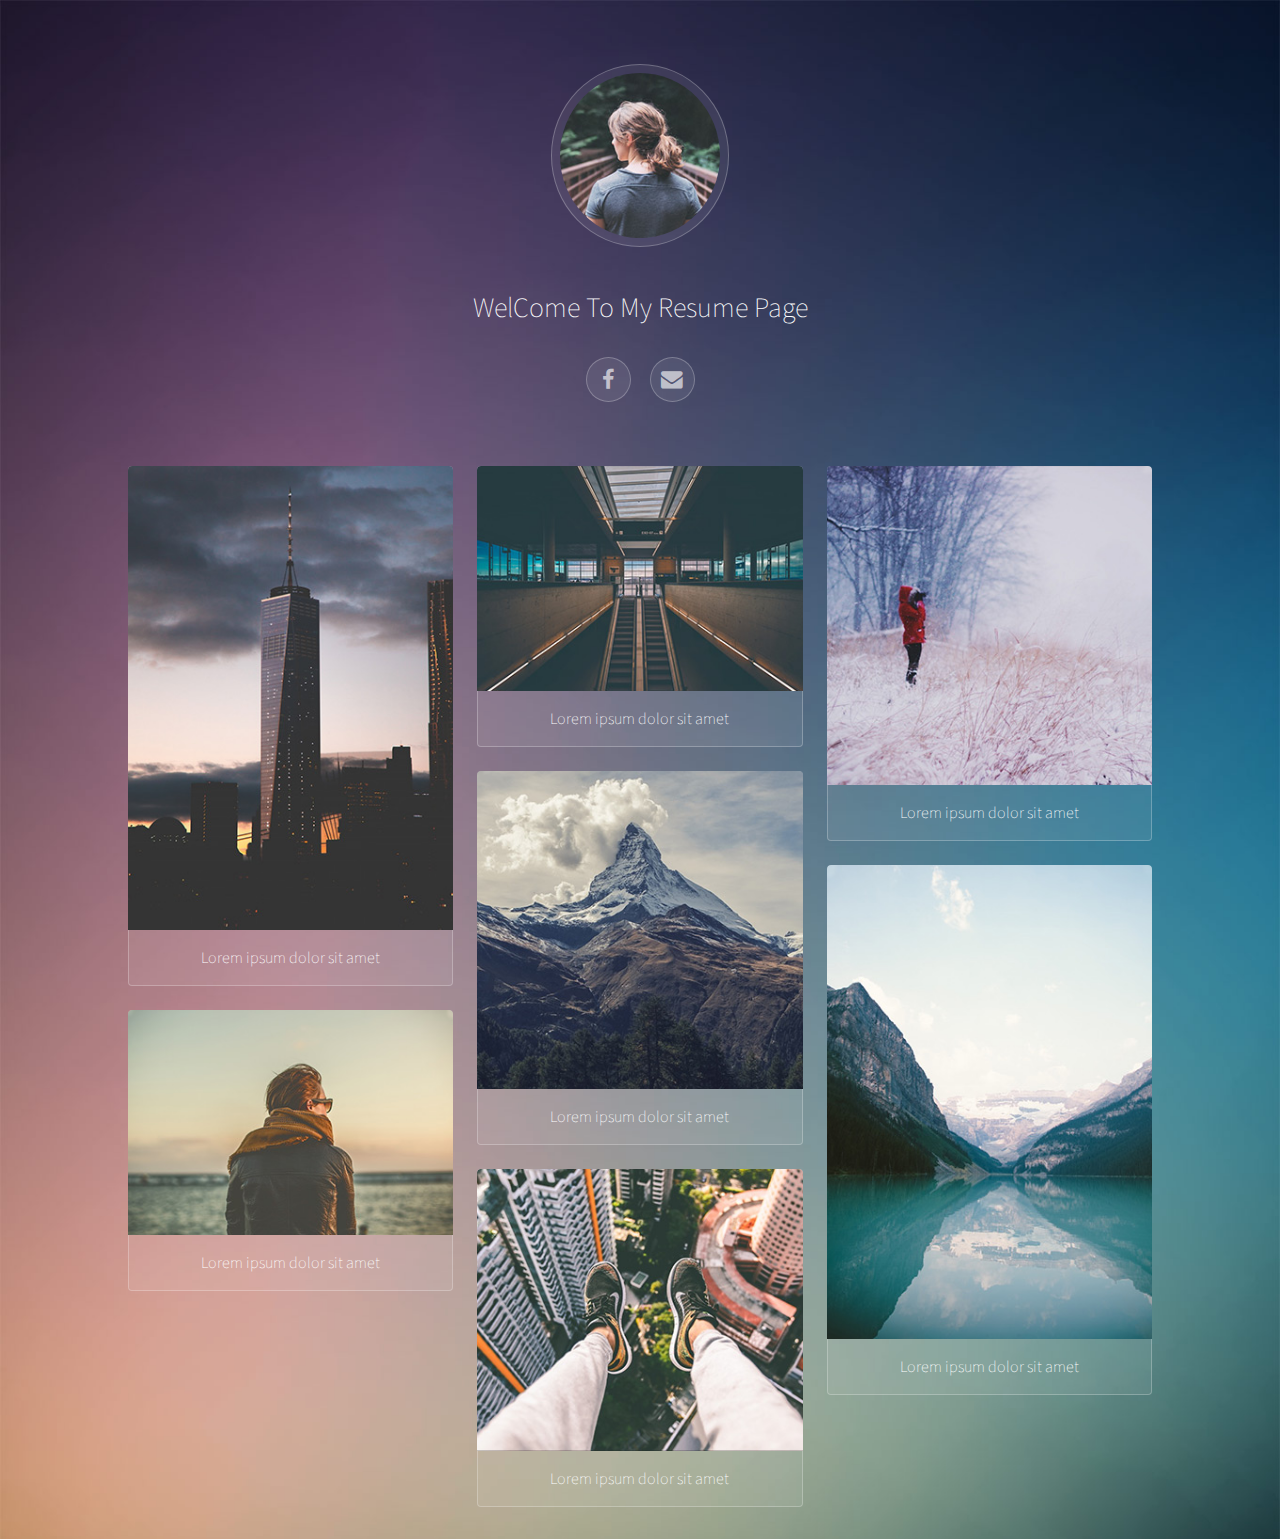
==== web/index.html @ 63ff22ca "新增" ====
<!DOCTYPE HTML>
<!--
	Visualize by TEMPLATED
	templated.co @templatedco
	Released for free under the Creative Commons Attribution 3.0 license (templated.co/license)
-->
<html>
	<head>
		<title>Visualize by TEMPLATED</title>
		<meta charset="utf-8" />
		<meta name="viewport" content="width=device-width, initial-scale=1" />
		<link rel="stylesheet" href="assets/css/main.css" />
	</head>
	<body>

		<!-- Wrapper -->
			<div id="wrapper">

				<!-- Header -->
					<header id="header">
						<span class="avatar"><img src="images/avatar.jpg" alt="" /></span>
						<h1><big><b>WelCome To My Resume Page</b></big></h1>
						<ul class="icons">
							<li><a href="https://www.facebook.com/profile.php?id=100002476590469" class="icon style2 fa-facebook"><span class="label">Facebook</span></a></li>
							<li><a href="mailto:B10317029@yuntech.edu.tw" class="icon style2 fa-envelope"><span class="label">Email</span></a></li>
						</ul>
					</header>

				<!-- Main -->
					<section id="main">

						<!-- Thumbnails -->
							<section class="thumbnails">
								<div>
									<a href="images/fulls/01.jpg">
										<img src="images/thumbs/01.jpg" alt="" />
										<h3>Lorem ipsum dolor sit amet</h3>
									</a>
									<a href="images/fulls/02.jpg">
										<img src="images/thumbs/02.jpg" alt="" />
										<h3>Lorem ipsum dolor sit amet</h3>
									</a>
								</div>
								<div>
									<a href="images/fulls/03.jpg">
										<img src="images/thumbs/03.jpg" alt="" />
										<h3>Lorem ipsum dolor sit amet</h3>
									</a>
									<a href="images/fulls/04.jpg">
										<img src="images/thumbs/04.jpg" alt="" />
										<h3>Lorem ipsum dolor sit amet</h3>
									</a>
									<a href="images/fulls/05.jpg">
										<img src="images/thumbs/05.jpg" alt="" />
										<h3>Lorem ipsum dolor sit amet</h3>
									</a>
								</div>
								<div>
									<a href="images/fulls/06.jpg">
										<img src="images/thumbs/06.jpg" alt="" />
										<h3>Lorem ipsum dolor sit amet</h3>
									</a>
									<a href="images/fulls/07.jpg">
										<img src="images/thumbs/07.jpg" alt="" />
										<h3>Lorem ipsum dolor sit amet</h3>
									</a>
								</div>
							</section>

					</section>
			</div>

		<!-- Scripts -->
			<script src="assets/js/jquery.min.js"></script>
			<script src="assets/js/jquery.poptrox.min.js"></script>
			<script src="assets/js/skel.min.js"></script>
			<script src="assets/js/main.js"></script>

	</body>
</html>
---- web/assets/css/main.css ----
@charset "UTF-8";
@import url(font-awesome.min.css);
@import url("http://fonts.googleapis.com/css?family=Source+Sans+Pro:200");

/*
	Visualize by TEMPLATED
	templated.co @templatedco
	Released for free under the Creative Commons Attribution 3.0 license (templated.co/license)
*/

/* Reset */

	html, body, div, span, applet, object, iframe, h1, h2, h3, h4, h5, h6, p, blockquote, pre, a, abbr, acronym, address, big, cite, code, del, dfn, em, img, ins, kbd, q, s, samp, small, strike, strong, sub, sup, tt, var, b, u, i, center, dl, dt, dd, ol, ul, li, fieldset, form, label, legend, table, caption, tbody, tfoot, thead, tr, th, td, article, aside, canvas, details, embed, figure, figcaption, footer, header, hgroup, menu, nav, output, ruby, section, summary, time, mark, audio, video {
		margin: 0;
		padding: 0;
		border: 0;
		font-size: 100%;
		font: inherit;
		vertical-align: baseline;
	}

	article, aside, details, figcaption, figure, footer, header, hgroup, menu, nav, section {
		display: block;
	}

	body {
		line-height: 1;
	}

	ol, ul {
		list-style: none;
	}

	blockquote, q {
		quotes: none;
	}

	blockquote:before, blockquote:after, q:before, q:after {
		content: '';
		content: none;
	}

	table {
		border-collapse: collapse;
		border-spacing: 0;
	}

	body {
		-webkit-text-size-adjust: none;
	}

/* Box Model */

	*, *:before, *:after {
		-moz-box-sizing: border-box;
		-webkit-box-sizing: border-box;
		box-sizing: border-box;
	}

/* Grid */

	.row {
		border-bottom: solid 1px transparent;
		-moz-box-sizing: border-box;
		-webkit-box-sizing: border-box;
		box-sizing: border-box;
	}

	.row > * {
		float: left;
		-moz-box-sizing: border-box;
		-webkit-box-sizing: border-box;
		box-sizing: border-box;
	}

	.row:after, .row:before {
		content: '';
		display: block;
		clear: both;
		height: 0;
	}

	.row.uniform > * > :first-child {
		margin-top: 0;
	}

	.row.uniform > * > :last-child {
		margin-bottom: 0;
	}

	.row.\30 \25 > * {
		padding: 0 0 0 0em;
	}

	.row.\30 \25 {
		margin: 0 0 -1px 0em;
	}

	.row.uniform.\30 \25 > * {
		padding: 0em 0 0 0em;
	}

	.row.uniform.\30 \25 {
		margin: 0em 0 -1px 0em;
	}

	.row > * {
		padding: 0 0 0 2em;
	}

	.row {
		margin: 0 0 -1px -2em;
	}

	.row.uniform > * {
		padding: 2em 0 0 2em;
	}

	.row.uniform {
		margin: -2em 0 -1px -2em;
	}

	.row.\32 00\25 > * {
		padding: 0 0 0 4em;
	}

	.row.\32 00\25 {
		margin: 0 0 -1px -4em;
	}

	.row.uniform.\32 00\25 > * {
		padding: 4em 0 0 4em;
	}

	.row.uniform.\32 00\25 {
		margin: -4em 0 -1px -4em;
	}

	.row.\31 50\25 > * {
		padding: 0 0 0 3em;
	}

	.row.\31 50\25 {
		margin: 0 0 -1px -3em;
	}

	.row.uniform.\31 50\25 > * {
		padding: 3em 0 0 3em;
	}

	.row.uniform.\31 50\25 {
		margin: -3em 0 -1px -3em;
	}

	.row.\35 0\25 > * {
		padding: 0 0 0 1em;
	}

	.row.\35 0\25 {
		margin: 0 0 -1px -1em;
	}

	.row.uniform.\35 0\25 > * {
		padding: 1em 0 0 1em;
	}

	.row.uniform.\35 0\25 {
		margin: -1em 0 -1px -1em;
	}

	.row.\32 5\25 > * {
		padding: 0 0 0 0.5em;
	}

	.row.\32 5\25 {
		margin: 0 0 -1px -0.5em;
	}

	.row.uniform.\32 5\25 > * {
		padding: 0.5em 0 0 0.5em;
	}

	.row.uniform.\32 5\25 {
		margin: -0.5em 0 -1px -0.5em;
	}

	.\31 2u, .\31 2u\24 {
		width: 100%;
		clear: none;
		margin-left: 0;
	}

	.\31 1u, .\31 1u\24 {
		width: 91.6666666667%;
		clear: none;
		margin-left: 0;
	}

	.\31 0u, .\31 0u\24 {
		width: 83.3333333333%;
		clear: none;
		margin-left: 0;
	}

	.\39 u, .\39 u\24 {
		width: 75%;
		clear: none;
		margin-left: 0;
	}

	.\38 u, .\38 u\24 {
		width: 66.6666666667%;
		clear: none;
		margin-left: 0;
	}

	.\37 u, .\37 u\24 {
		width: 58.3333333333%;
		clear: none;
		margin-left: 0;
	}

	.\36 u, .\36 u\24 {
		width: 50%;
		clear: none;
		margin-left: 0;
	}

	.\35 u, .\35 u\24 {
		width: 41.6666666667%;
		clear: none;
		margin-left: 0;
	}

	.\34 u, .\34 u\24 {
		width: 33.3333333333%;
		clear: none;
		margin-left: 0;
	}

	.\33 u, .\33 u\24 {
		width: 25%;
		clear: none;
		margin-left: 0;
	}

	.\32 u, .\32 u\24 {
		width: 16.6666666667%;
		clear: none;
		margin-left: 0;
	}

	.\31 u, .\31 u\24 {
		width: 8.3333333333%;
		clear: none;
		margin-left: 0;
	}

	.\31 2u\24 + *,
	.\31 1u\24 + *,
	.\31 0u\24 + *,
	.\39 u\24 + *,
	.\38 u\24 + *,
	.\37 u\24 + *,
	.\36 u\24 + *,
	.\35 u\24 + *,
	.\34 u\24 + *,
	.\33 u\24 + *,
	.\32 u\24 + *,
	.\31 u\24 + * {
		clear: left;
	}

	.\-11u {
		margin-left: 91.66667%;
	}

	.\-10u {
		margin-left: 83.33333%;
	}

	.\-9u {
		margin-left: 75%;
	}

	.\-8u {
		margin-left: 66.66667%;
	}

	.\-7u {
		margin-left: 58.33333%;
	}

	.\-6u {
		margin-left: 50%;
	}

	.\-5u {
		margin-left: 41.66667%;
	}

	.\-4u {
		margin-left: 33.33333%;
	}

	.\-3u {
		margin-left: 25%;
	}

	.\-2u {
		margin-left: 16.66667%;
	}

	.\-1u {
		margin-left: 8.33333%;
	}

	@media screen and (max-width: 1680px) {

		.row > * {
			padding: 0 0 0 2em;
		}

		.row {
			margin: 0 0 -1px -2em;
		}

		.row.uniform > * {
			padding: 2em 0 0 2em;
		}

		.row.uniform {
			margin: -2em 0 -1px -2em;
		}

		.row.\32 00\25 > * {
			padding: 0 0 0 4em;
		}

		.row.\32 00\25 {
			margin: 0 0 -1px -4em;
		}

		.row.uniform.\32 00\25 > * {
			padding: 4em 0 0 4em;
		}

		.row.uniform.\32 00\25 {
			margin: -4em 0 -1px -4em;
		}

		.row.\31 50\25 > * {
			padding: 0 0 0 3em;
		}

		.row.\31 50\25 {
			margin: 0 0 -1px -3em;
		}

		.row.uniform.\31 50\25 > * {
			padding: 3em 0 0 3em;
		}

		.row.uniform.\31 50\25 {
			margin: -3em 0 -1px -3em;
		}

		.row.\35 0\25 > * {
			padding: 0 0 0 1em;
		}

		.row.\35 0\25 {
			margin: 0 0 -1px -1em;
		}

		.row.uniform.\35 0\25 > * {
			padding: 1em 0 0 1em;
		}

		.row.uniform.\35 0\25 {
			margin: -1em 0 -1px -1em;
		}

		.row.\32 5\25 > * {
			padding: 0 0 0 0.5em;
		}

		.row.\32 5\25 {
			margin: 0 0 -1px -0.5em;
		}

		.row.uniform.\32 5\25 > * {
			padding: 0.5em 0 0 0.5em;
		}

		.row.uniform.\32 5\25 {
			margin: -0.5em 0 -1px -0.5em;
		}

		.\31 2u\28xlarge\29, .\31 2u\24\28xlarge\29 {
			width: 100%;
			clear: none;
			margin-left: 0;
		}

		.\31 1u\28xlarge\29, .\31 1u\24\28xlarge\29 {
			width: 91.6666666667%;
			clear: none;
			margin-left: 0;
		}

		.\31 0u\28xlarge\29, .\31 0u\24\28xlarge\29 {
			width: 83.3333333333%;
			clear: none;
			margin-left: 0;
		}

		.\39 u\28xlarge\29, .\39 u\24\28xlarge\29 {
			width: 75%;
			clear: none;
			margin-left: 0;
		}

		.\38 u\28xlarge\29, .\38 u\24\28xlarge\29 {
			width: 66.6666666667%;
			clear: none;
			margin-left: 0;
		}

		.\37 u\28xlarge\29, .\37 u\24\28xlarge\29 {
			width: 58.3333333333%;
			clear: none;
			margin-left: 0;
		}

		.\36 u\28xlarge\29, .\36 u\24\28xlarge\29 {
			width: 50%;
			clear: none;
			margin-left: 0;
		}

		.\35 u\28xlarge\29, .\35 u\24\28xlarge\29 {
			width: 41.6666666667%;
			clear: none;
			margin-left: 0;
		}

		.\34 u\28xlarge\29, .\34 u\24\28xlarge\29 {
			width: 33.3333333333%;
			clear: none;
			margin-left: 0;
		}

		.\33 u\28xlarge\29, .\33 u\24\28xlarge\29 {
			width: 25%;
			clear: none;
			margin-left: 0;
		}

		.\32 u\28xlarge\29, .\32 u\24\28xlarge\29 {
			width: 16.6666666667%;
			clear: none;
			margin-left: 0;
		}

		.\31 u\28xlarge\29, .\31 u\24\28xlarge\29 {
			width: 8.3333333333%;
			clear: none;
			margin-left: 0;
		}

		.\31 2u\24\28xlarge\29 + *,
		.\31 1u\24\28xlarge\29 + *,
		.\31 0u\24\28xlarge\29 + *,
		.\39 u\24\28xlarge\29 + *,
		.\38 u\24\28xlarge\29 + *,
		.\37 u\24\28xlarge\29 + *,
		.\36 u\24\28xlarge\29 + *,
		.\35 u\24\28xlarge\29 + *,
		.\34 u\24\28xlarge\29 + *,
		.\33 u\24\28xlarge\29 + *,
		.\32 u\24\28xlarge\29 + *,
		.\31 u\24\28xlarge\29 + * {
			clear: left;
		}

		.\-11u\28xlarge\29 {
			margin-left: 91.66667%;
		}

		.\-10u\28xlarge\29 {
			margin-left: 83.33333%;
		}

		.\-9u\28xlarge\29 {
			margin-left: 75%;
		}

		.\-8u\28xlarge\29 {
			margin-left: 66.66667%;
		}

		.\-7u\28xlarge\29 {
			margin-left: 58.33333%;
		}

		.\-6u\28xlarge\29 {
			margin-left: 50%;
		}

		.\-5u\28xlarge\29 {
			margin-left: 41.66667%;
		}

		.\-4u\28xlarge\29 {
			margin-left: 33.33333%;
		}

		.\-3u\28xlarge\29 {
			margin-left: 25%;
		}

		.\-2u\28xlarge\29 {
			margin-left: 16.66667%;
		}

		.\-1u\28xlarge\29 {
			margin-left: 8.33333%;
		}

	}

	@media screen and (max-width: 1280px) {

		.row > * {
			padding: 0 0 0 2em;
		}

		.row {
			margin: 0 0 -1px -2em;
		}

		.row.uniform > * {
			padding: 2em 0 0 2em;
		}

		.row.uniform {
			margin: -2em 0 -1px -2em;
		}

		.row.\32 00\25 > * {
			padding: 0 0 0 4em;
		}

		.row.\32 00\25 {
			margin: 0 0 -1px -4em;
		}

		.row.uniform.\32 00\25 > * {
			padding: 4em 0 0 4em;
		}

		.row.uniform.\32 00\25 {
			margin: -4em 0 -1px -4em;
		}

		.row.\31 50\25 > * {
			padding: 0 0 0 3em;
		}

		.row.\31 50\25 {
			margin: 0 0 -1px -3em;
		}

		.row.uniform.\31 50\25 > * {
			padding: 3em 0 0 3em;
		}

		.row.uniform.\31 50\25 {
			margin: -3em 0 -1px -3em;
		}

		.row.\35 0\25 > * {
			padding: 0 0 0 1em;
		}

		.row.\35 0\25 {
			margin: 0 0 -1px -1em;
		}

		.row.uniform.\35 0\25 > * {
			padding: 1em 0 0 1em;
		}

		.row.uniform.\35 0\25 {
			margin: -1em 0 -1px -1em;
		}

		.row.\32 5\25 > * {
			padding: 0 0 0 0.5em;
		}

		.row.\32 5\25 {
			margin: 0 0 -1px -0.5em;
		}

		.row.uniform.\32 5\25 > * {
			padding: 0.5em 0 0 0.5em;
		}

		.row.uniform.\32 5\25 {
			margin: -0.5em 0 -1px -0.5em;
		}

		.\31 2u\28large\29, .\31 2u\24\28large\29 {
			width: 100%;
			clear: none;
			margin-left: 0;
		}

		.\31 1u\28large\29, .\31 1u\24\28large\29 {
			width: 91.6666666667%;
			clear: none;
			margin-left: 0;
		}

		.\31 0u\28large\29, .\31 0u\24\28large\29 {
			width: 83.3333333333%;
			clear: none;
			margin-left: 0;
		}

		.\39 u\28large\29, .\39 u\24\28large\29 {
			width: 75%;
			clear: none;
			margin-left: 0;
		}

		.\38 u\28large\29, .\38 u\24\28large\29 {
			width: 66.6666666667%;
			clear: none;
			margin-left: 0;
		}

		.\37 u\28large\29, .\37 u\24\28large\29 {
			width: 58.3333333333%;
			clear: none;
			margin-left: 0;
		}

		.\36 u\28large\29, .\36 u\24\28large\29 {
			width: 50%;
			clear: none;
			margin-left: 0;
		}

		.\35 u\28large\29, .\35 u\24\28large\29 {
			width: 41.6666666667%;
			clear: none;
			margin-left: 0;
		}

		.\34 u\28large\29, .\34 u\24\28large\29 {
			width: 33.3333333333%;
			clear: none;
			margin-left: 0;
		}

		.\33 u\28large\29, .\33 u\24\28large\29 {
			width: 25%;
			clear: none;
			margin-left: 0;
		}

		.\32 u\28large\29, .\32 u\24\28large\29 {
			width: 16.6666666667%;
			clear: none;
			margin-left: 0;
		}

		.\31 u\28large\29, .\31 u\24\28large\29 {
			width: 8.3333333333%;
			clear: none;
			margin-left: 0;
		}

		.\31 2u\24\28large\29 + *,
		.\31 1u\24\28large\29 + *,
		.\31 0u\24\28large\29 + *,
		.\39 u\24\28large\29 + *,
		.\38 u\24\28large\29 + *,
		.\37 u\24\28large\29 + *,
		.\36 u\24\28large\29 + *,
		.\35 u\24\28large\29 + *,
		.\34 u\24\28large\29 + *,
		.\33 u\24\28large\29 + *,
		.\32 u\24\28large\29 + *,
		.\31 u\24\28large\29 + * {
			clear: left;
		}

		.\-11u\28large\29 {
			margin-left: 91.66667%;
		}

		.\-10u\28large\29 {
			margin-left: 83.33333%;
		}

		.\-9u\28large\29 {
			margin-left: 75%;
		}

		.\-8u\28large\29 {
			margin-left: 66.66667%;
		}

		.\-7u\28large\29 {
			margin-left: 58.33333%;
		}

		.\-6u\28large\29 {
			margin-left: 50%;
		}

		.\-5u\28large\29 {
			margin-left: 41.66667%;
		}

		.\-4u\28large\29 {
			margin-left: 33.33333%;
		}

		.\-3u\28large\29 {
			margin-left: 25%;
		}

		.\-2u\28large\29 {
			margin-left: 16.66667%;
		}

		.\-1u\28large\29 {
			margin-left: 8.33333%;
		}

	}

	@media screen and (max-width: 980px) {

		.row > * {
			padding: 0 0 0 2em;
		}

		.row {
			margin: 0 0 -1px -2em;
		}

		.row.uniform > * {
			padding: 2em 0 0 2em;
		}

		.row.uniform {
			margin: -2em 0 -1px -2em;
		}

		.row.\32 00\25 > * {
			padding: 0 0 0 4em;
		}

		.row.\32 00\25 {
			margin: 0 0 -1px -4em;
		}

		.row.uniform.\32 00\25 > * {
			padding: 4em 0 0 4em;
		}

		.row.uniform.\32 00\25 {
			margin: -4em 0 -1px -4em;
		}

		.row.\31 50\25 > * {
			padding: 0 0 0 3em;
		}

		.row.\31 50\25 {
			margin: 0 0 -1px -3em;
		}

		.row.uniform.\31 50\25 > * {
			padding: 3em 0 0 3em;
		}

		.row.uniform.\31 50\25 {
			margin: -3em 0 -1px -3em;
		}

		.row.\35 0\25 > * {
			padding: 0 0 0 1em;
		}

		.row.\35 0\25 {
			margin: 0 0 -1px -1em;
		}

		.row.uniform.\35 0\25 > * {
			padding: 1em 0 0 1em;
		}

		.row.uniform.\35 0\25 {
			margin: -1em 0 -1px -1em;
		}

		.row.\32 5\25 > * {
			padding: 0 0 0 0.5em;
		}

		.row.\32 5\25 {
			margin: 0 0 -1px -0.5em;
		}

		.row.uniform.\32 5\25 > * {
			padding: 0.5em 0 0 0.5em;
		}

		.row.uniform.\32 5\25 {
			margin: -0.5em 0 -1px -0.5em;
		}

		.\31 2u\28medium\29, .\31 2u\24\28medium\29 {
			width: 100%;
			clear: none;
			margin-left: 0;
		}

		.\31 1u\28medium\29, .\31 1u\24\28medium\29 {
			width: 91.6666666667%;
			clear: none;
			margin-left: 0;
		}

		.\31 0u\28medium\29, .\31 0u\24\28medium\29 {
			width: 83.3333333333%;
			clear: none;
			margin-left: 0;
		}

		.\39 u\28medium\29, .\39 u\24\28medium\29 {
			width: 75%;
			clear: none;
			margin-left: 0;
		}

		.\38 u\28medium\29, .\38 u\24\28medium\29 {
			width: 66.6666666667%;
			clear: none;
			margin-left: 0;
		}

		.\37 u\28medium\29, .\37 u\24\28medium\29 {
			width: 58.3333333333%;
			clear: none;
			margin-left: 0;
		}

		.\36 u\28medium\29, .\36 u\24\28medium\29 {
			width: 50%;
			clear: none;
			margin-left: 0;
		}

		.\35 u\28medium\29, .\35 u\24\28medium\29 {
			width: 41.6666666667%;
			clear: none;
			margin-left: 0;
		}

		.\34 u\28medium\29, .\34 u\24\28medium\29 {
			width: 33.3333333333%;
			clear: none;
			margin-left: 0;
		}

		.\33 u\28medium\29, .\33 u\24\28medium\29 {
			width: 25%;
			clear: none;
			margin-left: 0;
		}

		.\32 u\28medium\29, .\32 u\24\28medium\29 {
			width: 16.6666666667%;
			clear: none;
			margin-left: 0;
		}

		.\31 u\28medium\29, .\31 u\24\28medium\29 {
			width: 8.3333333333%;
			clear: none;
			margin-left: 0;
		}

		.\31 2u\24\28medium\29 + *,
		.\31 1u\24\28medium\29 + *,
		.\31 0u\24\28medium\29 + *,
		.\39 u\24\28medium\29 + *,
		.\38 u\24\28medium\29 + *,
		.\37 u\24\28medium\29 + *,
		.\36 u\24\28medium\29 + *,
		.\35 u\24\28medium\29 + *,
		.\34 u\24\28medium\29 + *,
		.\33 u\24\28medium\29 + *,
		.\32 u\24\28medium\29 + *,
		.\31 u\24\28medium\29 + * {
			clear: left;
		}

		.\-11u\28medium\29 {
			margin-left: 91.66667%;
		}

		.\-10u\28medium\29 {
			margin-left: 83.33333%;
		}

		.\-9u\28medium\29 {
			margin-left: 75%;
		}

		.\-8u\28medium\29 {
			margin-left: 66.66667%;
		}

		.\-7u\28medium\29 {
			margin-left: 58.33333%;
		}

		.\-6u\28medium\29 {
			margin-left: 50%;
		}

		.\-5u\28medium\29 {
			margin-left: 41.66667%;
		}

		.\-4u\28medium\29 {
			margin-left: 33.33333%;
		}

		.\-3u\28medium\29 {
			margin-left: 25%;
		}

		.\-2u\28medium\29 {
			margin-left: 16.66667%;
		}

		.\-1u\28medium\29 {
			margin-left: 8.33333%;
		}

	}

	@media screen and (max-width: 736px) {

		.row > * {
			padding: 0 0 0 2em;
		}

		.row {
			margin: 0 0 -1px -2em;
		}

		.row.uniform > * {
			padding: 2em 0 0 2em;
		}

		.row.uniform {
			margin: -2em 0 -1px -2em;
		}

		.row.\32 00\25 > * {
			padding: 0 0 0 4em;
		}

		.row.\32 00\25 {
			margin: 0 0 -1px -4em;
		}

		.row.uniform.\32 00\25 > * {
			padding: 4em 0 0 4em;
		}

		.row.uniform.\32 00\25 {
			margin: -4em 0 -1px -4em;
		}

		.row.\31 50\25 > * {
			padding: 0 0 0 3em;
		}

		.row.\31 50\25 {
			margin: 0 0 -1px -3em;
		}

		.row.uniform.\31 50\25 > * {
			padding: 3em 0 0 3em;
		}

		.row.uniform.\31 50\25 {
			margin: -3em 0 -1px -3em;
		}

		.row.\35 0\25 > * {
			padding: 0 0 0 1em;
		}

		.row.\35 0\25 {
			margin: 0 0 -1px -1em;
		}

		.row.uniform.\35 0\25 > * {
			padding: 1em 0 0 1em;
		}

		.row.uniform.\35 0\25 {
			margin: -1em 0 -1px -1em;
		}

		.row.\32 5\25 > * {
			padding: 0 0 0 0.5em;
		}

		.row.\32 5\25 {
			margin: 0 0 -1px -0.5em;
		}

		.row.uniform.\32 5\25 > * {
			padding: 0.5em 0 0 0.5em;
		}

		.row.uniform.\32 5\25 {
			margin: -0.5em 0 -1px -0.5em;
		}

		.\31 2u\28small\29, .\31 2u\24\28small\29 {
			width: 100%;
			clear: none;
			margin-left: 0;
		}

		.\31 1u\28small\29, .\31 1u\24\28small\29 {
			width: 91.6666666667%;
			clear: none;
			margin-left: 0;
		}

		.\31 0u\28small\29, .\31 0u\24\28small\29 {
			width: 83.3333333333%;
			clear: none;
			margin-left: 0;
		}

		.\39 u\28small\29, .\39 u\24\28small\29 {
			width: 75%;
			clear: none;
			margin-left: 0;
		}

		.\38 u\28small\29, .\38 u\24\28small\29 {
			width: 66.6666666667%;
			clear: none;
			margin-left: 0;
		}

		.\37 u\28small\29, .\37 u\24\28small\29 {
			width: 58.3333333333%;
			clear: none;
			margin-left: 0;
		}

		.\36 u\28small\29, .\36 u\24\28small\29 {
			width: 50%;
			clear: none;
			margin-left: 0;
		}

		.\35 u\28small\29, .\35 u\24\28small\29 {
			width: 41.6666666667%;
			clear: none;
			margin-left: 0;
		}

		.\34 u\28small\29, .\34 u\24\28small\29 {
			width: 33.3333333333%;
			clear: none;
			margin-left: 0;
		}

		.\33 u\28small\29, .\33 u\24\28small\29 {
			width: 25%;
			clear: none;
			margin-left: 0;
		}

		.\32 u\28small\29, .\32 u\24\28small\29 {
			width: 16.6666666667%;
			clear: none;
			margin-left: 0;
		}

		.\31 u\28small\29, .\31 u\24\28small\29 {
			width: 8.3333333333%;
			clear: none;
			margin-left: 0;
		}

		.\31 2u\24\28small\29 + *,
		.\31 1u\24\28small\29 + *,
		.\31 0u\24\28small\29 + *,
		.\39 u\24\28small\29 + *,
		.\38 u\24\28small\29 + *,
		.\37 u\24\28small\29 + *,
		.\36 u\24\28small\29 + *,
		.\35 u\24\28small\29 + *,
		.\34 u\24\28small\29 + *,
		.\33 u\24\28small\29 + *,
		.\32 u\24\28small\29 + *,
		.\31 u\24\28small\29 + * {
			clear: left;
		}

		.\-11u\28small\29 {
			margin-left: 91.66667%;
		}

		.\-10u\28small\29 {
			margin-left: 83.33333%;
		}

		.\-9u\28small\29 {
			margin-left: 75%;
		}

		.\-8u\28small\29 {
			margin-left: 66.66667%;
		}

		.\-7u\28small\29 {
			margin-left: 58.33333%;
		}

		.\-6u\28small\29 {
			margin-left: 50%;
		}

		.\-5u\28small\29 {
			margin-left: 41.66667%;
		}

		.\-4u\28small\29 {
			margin-left: 33.33333%;
		}

		.\-3u\28small\29 {
			margin-left: 25%;
		}

		.\-2u\28small\29 {
			margin-left: 16.66667%;
		}

		.\-1u\28small\29 {
			margin-left: 8.33333%;
		}

	}

	@media screen and (max-width: 480px) {

		.row > * {
			padding: 0 0 0 2em;
		}

		.row {
			margin: 0 0 -1px -2em;
		}

		.row.uniform > * {
			padding: 2em 0 0 2em;
		}

		.row.uniform {
			margin: -2em 0 -1px -2em;
		}

		.row.\32 00\25 > * {
			padding: 0 0 0 4em;
		}

		.row.\32 00\25 {
			margin: 0 0 -1px -4em;
		}

		.row.uniform.\32 00\25 > * {
			padding: 4em 0 0 4em;
		}

		.row.uniform.\32 00\25 {
			margin: -4em 0 -1px -4em;
		}

		.row.\31 50\25 > * {
			padding: 0 0 0 3em;
		}

		.row.\31 50\25 {
			margin: 0 0 -1px -3em;
		}

		.row.uniform.\31 50\25 > * {
			padding: 3em 0 0 3em;
		}

		.row.uniform.\31 50\25 {
			margin: -3em 0 -1px -3em;
		}

		.row.\35 0\25 > * {
			padding: 0 0 0 1em;
		}

		.row.\35 0\25 {
			margin: 0 0 -1px -1em;
		}

		.row.uniform.\35 0\25 > * {
			padding: 1em 0 0 1em;
		}

		.row.uniform.\35 0\25 {
			margin: -1em 0 -1px -1em;
		}

		.row.\32 5\25 > * {
			padding: 0 0 0 0.5em;
		}

		.row.\32 5\25 {
			margin: 0 0 -1px -0.5em;
		}

		.row.uniform.\32 5\25 > * {
			padding: 0.5em 0 0 0.5em;
		}

		.row.uniform.\32 5\25 {
			margin: -0.5em 0 -1px -0.5em;
		}

		.\31 2u\28xsmall\29, .\31 2u\24\28xsmall\29 {
			width: 100%;
			clear: none;
			margin-left: 0;
		}

		.\31 1u\28xsmall\29, .\31 1u\24\28xsmall\29 {
			width: 91.6666666667%;
			clear: none;
			margin-left: 0;
		}

		.\31 0u\28xsmall\29, .\31 0u\24\28xsmall\29 {
			width: 83.3333333333%;
			clear: none;
			margin-left: 0;
		}

		.\39 u\28xsmall\29, .\39 u\24\28xsmall\29 {
			width: 75%;
			clear: none;
			margin-left: 0;
		}

		.\38 u\28xsmall\29, .\38 u\24\28xsmall\29 {
			width: 66.6666666667%;
			clear: none;
			margin-left: 0;
		}

		.\37 u\28xsmall\29, .\37 u\24\28xsmall\29 {
			width: 58.3333333333%;
			clear: none;
			margin-left: 0;
		}

		.\36 u\28xsmall\29, .\36 u\24\28xsmall\29 {
			width: 50%;
			clear: none;
			margin-left: 0;
		}

		.\35 u\28xsmall\29, .\35 u\24\28xsmall\29 {
			width: 41.6666666667%;
			clear: none;
			margin-left: 0;
		}

		.\34 u\28xsmall\29, .\34 u\24\28xsmall\29 {
			width: 33.3333333333%;
			clear: none;
			margin-left: 0;
		}

		.\33 u\28xsmall\29, .\33 u\24\28xsmall\29 {
			width: 25%;
			clear: none;
			margin-left: 0;
		}

		.\32 u\28xsmall\29, .\32 u\24\28xsmall\29 {
			width: 16.6666666667%;
			clear: none;
			margin-left: 0;
		}

		.\31 u\28xsmall\29, .\31 u\24\28xsmall\29 {
			width: 8.3333333333%;
			clear: none;
			margin-left: 0;
		}

		.\31 2u\24\28xsmall\29 + *,
		.\31 1u\24\28xsmall\29 + *,
		.\31 0u\24\28xsmall\29 + *,
		.\39 u\24\28xsmall\29 + *,
		.\38 u\24\28xsmall\29 + *,
		.\37 u\24\28xsmall\29 + *,
		.\36 u\24\28xsmall\29 + *,
		.\35 u\24\28xsmall\29 + *,
		.\34 u\24\28xsmall\29 + *,
		.\33 u\24\28xsmall\29 + *,
		.\32 u\24\28xsmall\29 + *,
		.\31 u\24\28xsmall\29 + * {
			clear: left;
		}

		.\-11u\28xsmall\29 {
			margin-left: 91.66667%;
		}

		.\-10u\28xsmall\29 {
			margin-left: 83.33333%;
		}

		.\-9u\28xsmall\29 {
			margin-left: 75%;
		}

		.\-8u\28xsmall\29 {
			margin-left: 66.66667%;
		}

		.\-7u\28xsmall\29 {
			margin-left: 58.33333%;
		}

		.\-6u\28xsmall\29 {
			margin-left: 50%;
		}

		.\-5u\28xsmall\29 {
			margin-left: 41.66667%;
		}

		.\-4u\28xsmall\29 {
			margin-left: 33.33333%;
		}

		.\-3u\28xsmall\29 {
			margin-left: 25%;
		}

		.\-2u\28xsmall\29 {
			margin-left: 16.66667%;
		}

		.\-1u\28xsmall\29 {
			margin-left: 8.33333%;
		}

	}

/* Basic */

	@-ms-viewport {
		width: device-width;
	}

	body {
		-ms-overflow-style: scrollbar;
	}

	@media screen and (max-width: 480px) {

		html, body {
			min-width: 320px;
		}

	}

	body {
		background-color: #000;
		background-image: url("../../images/bg.jpg");
		background-size: cover;
		background-position: top center;
	}

		body.is-loading *, body.is-loading *:before, body.is-loading *:after {
			-moz-animation: none !important;
			-webkit-animation: none !important;
			-ms-animation: none !important;
			animation: none !important;
			-moz-transition: none !important;
			-webkit-transition: none !important;
			-ms-transition: none !important;
			transition: none !important;
		}

/* Type */

	body, input, select, textarea {
		color: rgba(255, 255, 255, 0.65);
		font-family: "Source Sans Pro", Helvetica, sans-serif;
		font-size: 13pt;
		font-weight: 200;
		line-height: 1.65;
	}

		@media screen and (max-width: 1280px) {

			body, input, select, textarea {
				font-size: 12pt;
			}

		}

	a {
		color: inherit;
		text-decoration: none;
		border-bottom: dotted 1px rgba(255, 255, 255, 0.35);
		-moz-transition: border-bottom-color 0.2s ease-in-out, color 0.2s ease-in-out;
		-webkit-transition: border-bottom-color 0.2s ease-in-out, color 0.2s ease-in-out;
		-ms-transition: border-bottom-color 0.2s ease-in-out, color 0.2s ease-in-out;
		transition: border-bottom-color 0.2s ease-in-out, color 0.2s ease-in-out;
	}

		a:hover {
			color: #ffffff;
			border-bottom-color: transparent;
		}

	strong, b {
		color: #ffffff;
		font-weight: 200;
	}

	em, i {
		font-style: italic;
	}

	p {
		margin: 0 0 2em 0;
	}

	h1, h2, h3, h4, h5, h6 {
		color: #ffffff;
		font-weight: 200;
		line-height: 1.5;
		margin: 0 0 1em 0;
	}

		h1 a, h2 a, h3 a, h4 a, h5 a, h6 a {
			color: inherit;
			text-decoration: none;
		}

		@media screen and (max-width: 980px) {

			h1 br, h2 br, h3 br, h4 br, h5 br, h6 br {
				display: none;
			}

		}

	h1 {
		font-size: 1.75em;
	}

		@media screen and (max-width: 980px) {

			h1 {
				font-size: 1.5em;
			}

		}

		@media screen and (max-width: 736px) {

			h1 {
				font-size: 1.25em;
			}

		}

	h2 {
		font-size: 1.35em;
	}

		@media screen and (max-width: 736px) {

			h2 {
				font-size: 1em;
			}

		}

	h3 {
		font-size: 1em;
	}

	h4 {
		font-size: 1em;
	}

	h5 {
		font-size: 0.9em;
	}

	h6 {
		font-size: 0.7em;
	}

	sub {
		font-size: 0.8em;
		position: relative;
		top: 0.5em;
	}

	sup {
		font-size: 0.8em;
		position: relative;
		top: -0.5em;
	}

	blockquote {
		border-left: solid 4px rgba(255, 255, 255, 0.25);
		font-style: italic;
		margin: 0 0 2em 0;
		padding: 0.5em 0 0.5em 2em;
	}

	code {
		background: rgba(255, 255, 255, 0.075);
		border-radius: 4px;
		border: solid 1px rgba(255, 255, 255, 0.25);
		font-family: "Courier New", monospace;
		font-size: 0.9em;
		margin: 0 0.25em;
		padding: 0.25em 0.65em;
	}

	pre {
		-webkit-overflow-scrolling: touch;
		font-family: "Courier New", monospace;
		font-size: 0.9em;
		margin: 0 0 2em 0;
	}

		pre code {
			display: block;
			line-height: 1.75;
			padding: 1em 1.5em;
			overflow-x: auto;
		}

	hr {
		border: 0;
		border-bottom: solid 1px rgba(255, 255, 255, 0.25);
		margin: 2em 0;
	}

		hr.major {
			margin: 3em 0;
		}

	.align-left {
		text-align: left;
	}

	.align-center {
		text-align: center;
	}

	.align-right {
		text-align: right;
	}

/* Section/Article */

	section.special, article.special {
		text-align: center;
	}

	header p {
		color: rgba(255, 255, 255, 0.35);
		position: relative;
		margin: 0 0 1.5em 0;
	}

	header h2 + p {
		font-size: 1.25em;
		margin-top: -1em;
	}

	header h3 + p {
		font-size: 1.1em;
		margin-top: -0.8em;
	}

	header h4 + p,
	header h5 + p,
	header h6 + p {
		font-size: 0.9em;
		margin-top: -0.6em;
	}

/* Form */

	form {
		margin: 0 0 2em 0;
	}

	label {
		color: #ffffff;
		display: block;
		font-size: 0.9em;
		font-weight: 200;
		margin: 0 0 1em 0;
	}

	input[type="text"],
	input[type="password"],
	input[type="email"],
	input[type="tel"],
	select,
	textarea {
		-moz-appearance: none;
		-webkit-appearance: none;
		-ms-appearance: none;
		appearance: none;
		background: rgba(255, 255, 255, 0.075);
		border-radius: 4px;
		border: none;
		border: solid 1px rgba(255, 255, 255, 0.25);
		color: inherit;
		display: block;
		outline: 0;
		padding: 0 1em;
		text-decoration: none;
		width: 100%;
	}

		input[type="text"]:invalid,
		input[type="password"]:invalid,
		input[type="email"]:invalid,
		input[type="tel"]:invalid,
		select:invalid,
		textarea:invalid {
			box-shadow: none;
		}

		input[type="text"]:focus,
		input[type="password"]:focus,
		input[type="email"]:focus,
		input[type="tel"]:focus,
		select:focus,
		textarea:focus {
			border-color: #FF6382;
			box-shadow: 0 0 0 1px #FF6382;
		}

	.select-wrapper {
		text-decoration: none;
		display: block;
		position: relative;
	}

		.select-wrapper:before {
			content: "";
			-moz-osx-font-smoothing: grayscale;
			-webkit-font-smoothing: antialiased;
			font-family: FontAwesome;
			font-style: normal;
			font-weight: normal;
			text-transform: none !important;
		}

		.select-wrapper:before {
			color: rgba(255, 255, 255, 0.25);
			display: block;
			height: 2.75em;
			line-height: 2.75em;
			pointer-events: none;
			position: absolute;
			right: 0;
			text-align: center;
			top: 0;
			width: 2.75em;
		}

		.select-wrapper select::-ms-expand {
			display: none;
		}

	input[type="text"],
	input[type="password"],
	input[type="email"],
	select {
		height: 2.75em;
	}

	textarea {
		padding: 0.75em 1em;
	}

	input[type="checkbox"],
	input[type="radio"] {
		-moz-appearance: none;
		-webkit-appearance: none;
		-ms-appearance: none;
		appearance: none;
		display: block;
		float: left;
		margin-right: -2em;
		opacity: 0;
		width: 1em;
		z-index: -1;
	}

		input[type="checkbox"] + label,
		input[type="radio"] + label {
			text-decoration: none;
			color: rgba(255, 255, 255, 0.65);
			cursor: pointer;
			display: inline-block;
			font-size: 1em;
			font-weight: 200;
			padding-left: 2.4em;
			padding-right: 0.75em;
			position: relative;
		}

			input[type="checkbox"] + label:before,
			input[type="radio"] + label:before {
				-moz-osx-font-smoothing: grayscale;
				-webkit-font-smoothing: antialiased;
				font-family: FontAwesome;
				font-style: normal;
				font-weight: normal;
				text-transform: none !important;
			}

			input[type="checkbox"] + label:before,
			input[type="radio"] + label:before {
				background: rgba(255, 255, 255, 0.075);
				border-radius: 4px;
				border: solid 1px rgba(255, 255, 255, 0.25);
				content: '';
				display: inline-block;
				height: 1.65em;
				left: 0;
				line-height: 1.58125em;
				position: absolute;
				text-align: center;
				top: 0;
				width: 1.65em;
			}

		input[type="checkbox"]:checked + label:before,
		input[type="radio"]:checked + label:before {
			background: #FF6382;
			border-color: #FF6382;
			color: #ffffff;
			content: '\f00c';
		}

		input[type="checkbox"]:focus + label:before,
		input[type="radio"]:focus + label:before {
			border-color: #FF6382;
			box-shadow: 0 0 0 1px #FF6382;
		}

	input[type="checkbox"] + label:before {
		border-radius: 4px;
	}

	input[type="radio"] + label:before {
		border-radius: 100%;
	}

	::-webkit-input-placeholder {
		color: rgba(255, 255, 255, 0.35) !important;
		opacity: 1.0;
	}

	:-moz-placeholder {
		color: rgba(255, 255, 255, 0.35) !important;
		opacity: 1.0;
	}

	::-moz-placeholder {
		color: rgba(255, 255, 255, 0.35) !important;
		opacity: 1.0;
	}

	:-ms-input-placeholder {
		color: rgba(255, 255, 255, 0.35) !important;
		opacity: 1.0;
	}

	.formerize-placeholder {
		color: rgba(255, 255, 255, 0.35) !important;
		opacity: 1.0;
	}

/* Box */

	.box {
		border-radius: 4px;
		border: solid 1px rgba(255, 255, 255, 0.25);
		margin-bottom: 2em;
		padding: 1.5em;
	}

		.box > :last-child,
		.box > :last-child > :last-child,
		.box > :last-child > :last-child > :last-child {
			margin-bottom: 0;
		}

		.box.alt {
			border: 0;
			border-radius: 0;
			padding: 0;
		}

/* Icon */

	.icon {
		text-decoration: none;
		border-bottom: none;
		position: relative;
	}

		.icon:before {
			-moz-osx-font-smoothing: grayscale;
			-webkit-font-smoothing: antialiased;
			font-family: FontAwesome;
			font-style: normal;
			font-weight: normal;
			text-transform: none !important;
		}

		.icon > .label {
			display: none;
		}

		.icon.style2 {
			-moz-transition: all 0.2s ease;
			-webkit-transition: all 0.2s ease;
			-ms-transition: all 0.2s ease;
			transition: all 0.2s ease;
			border-radius: 100%;
			display: inline-block;
			padding: 0.5em;
			border: solid 1px rgba(255, 255, 255, 0.25);
			background-color: rgba(255, 255, 255, 0.075);
		}

			.icon.style2:before {
				display: block;
				width: 1.25em;
				height: 1.25em;
				line-height: 1.25em;
				font-size: 1.35em;
			}

			.icon.style2:hover {
				background-color: rgba(255, 255, 255, 0.25);
			}

			@media screen and (max-width: 736px) {

				.icon.style2:before {
					font-size: 1em;
				}

			}

/* Image */

	.image {
		border-radius: 4px;
		border: 0;
		display: inline-block;
		position: relative;
	}

		.image img {
			border-radius: 4px;
			display: block;
		}

		.image.left, .image.right {
			max-width: 40%;
		}

			.image.left img, .image.right img {
				width: 100%;
			}

		.image.left {
			float: left;
			padding: 0 1.5em 1em 0;
			top: 0.25em;
		}

		.image.right {
			float: right;
			padding: 0 0 1em 1.5em;
			top: 0.25em;
		}

		.image.fit {
			display: block;
			margin: 0 0 2em 0;
			width: 100%;
		}

			.image.fit img {
				width: 100%;
			}

		.image.main {
			display: block;
			margin: 0 0 3em 0;
			width: 100%;
		}

			.image.main img {
				width: 100%;
			}

/* List */

	ol {
		list-style: decimal;
		margin: 0 0 2em 0;
		padding-left: 1.25em;
	}

		ol li {
			padding-left: 0.25em;
		}

	ul {
		list-style: disc;
		margin: 0 0 2em 0;
		padding-left: 1em;
	}

		ul li {
			padding-left: 0.5em;
		}

		ul.alt {
			list-style: none;
			padding-left: 0;
		}

			ul.alt li {
				border-top: solid 1px rgba(255, 255, 255, 0.25);
				padding: 0.5em 0;
			}

				ul.alt li:first-child {
					border-top: 0;
					padding-top: 0;
				}

		ul.icons {
			cursor: default;
			list-style: none;
			padding-left: 0;
		}

			ul.icons li {
				display: inline-block;
				padding: 0 1em 0 0;
			}

				ul.icons li:last-child {
					padding-right: 0;
				}

		ul.actions {
			cursor: default;
			list-style: none;
			padding-left: 0;
		}

			ul.actions li {
				display: inline-block;
				padding: 0 1em 0 0;
				vertical-align: middle;
			}

				ul.actions li:last-child {
					padding-right: 0;
				}

			ul.actions.small li {
				padding: 0 0.5em 0 0;
			}

			ul.actions.vertical li {
				display: block;
				padding: 1em 0 0 0;
			}

				ul.actions.vertical li:first-child {
					padding-top: 0;
				}

				ul.actions.vertical li > * {
					margin-bottom: 0;
				}

			ul.actions.vertical.small li {
				padding: 0.5em 0 0 0;
			}

				ul.actions.vertical.small li:first-child {
					padding-top: 0;
				}

			ul.actions.fit {
				display: table;
				margin-left: -1em;
				padding: 0;
				table-layout: fixed;
				width: calc(100% + 1em);
			}

				ul.actions.fit li {
					display: table-cell;
					padding: 0 0 0 1em;
				}

					ul.actions.fit li > * {
						margin-bottom: 0;
					}

				ul.actions.fit.small {
					margin-left: -0.5em;
					width: calc(100% + 0.5em);
				}

					ul.actions.fit.small li {
						padding: 0 0 0 0.5em;
					}

			@media screen and (max-width: 480px) {

				ul.actions {
					margin: 0 0 2em 0;
				}

					ul.actions li {
						padding: 1em 0 0 0;
						display: block;
						text-align: center;
						width: 100%;
					}

						ul.actions li:first-child {
							padding-top: 0;
						}

						ul.actions li > * {
							width: 100%;
							margin: 0 !important;
						}

							ul.actions li > *.icon:before {
								margin-left: -2em;
							}

					ul.actions.small li {
						padding: 0.5em 0 0 0;
					}

						ul.actions.small li:first-child {
							padding-top: 0;
						}

			}

	dl {
		margin: 0 0 2em 0;
	}

		dl dt {
			display: block;
			font-weight: 200;
			margin: 0 0 1em 0;
		}

		dl dd {
			margin-left: 2em;
		}

/* Table */

	.table-wrapper {
		-webkit-overflow-scrolling: touch;
		overflow-x: auto;
	}

	table {
		margin: 0 0 2em 0;
		width: 100%;
	}

		table tbody tr {
			border: solid 1px rgba(255, 255, 255, 0.25);
			border-left: 0;
			border-right: 0;
		}

			table tbody tr:nth-child(2n + 1) {
				background-color: rgba(255, 255, 255, 0.075);
			}

		table td {
			padding: 0.75em 0.75em;
		}

		table th {
			color: #ffffff;
			font-size: 0.9em;
			font-weight: 200;
			padding: 0 0.75em 0.75em 0.75em;
			text-align: left;
		}

		table thead {
			border-bottom: solid 2px rgba(255, 255, 255, 0.25);
		}

		table tfoot {
			border-top: solid 2px rgba(255, 255, 255, 0.25);
		}

		table.alt {
			border-collapse: separate;
		}

			table.alt tbody tr td {
				border: solid 1px rgba(255, 255, 255, 0.25);
				border-left-width: 0;
				border-top-width: 0;
			}

				table.alt tbody tr td:first-child {
					border-left-width: 1px;
				}

			table.alt tbody tr:first-child td {
				border-top-width: 1px;
			}

			table.alt thead {
				border-bottom: 0;
			}

			table.alt tfoot {
				border-top: 0;
			}

/* Button */

	input[type="submit"],
	input[type="reset"],
	input[type="button"],
	button,
	.button {
		-moz-appearance: none;
		-webkit-appearance: none;
		-ms-appearance: none;
		appearance: none;
		-moz-transition: background-color 0.2s ease-in-out, color 0.2s ease-in-out;
		-webkit-transition: background-color 0.2s ease-in-out, color 0.2s ease-in-out;
		-ms-transition: background-color 0.2s ease-in-out, color 0.2s ease-in-out;
		transition: background-color 0.2s ease-in-out, color 0.2s ease-in-out;
		background-color: #FF6382;
		border-radius: 4px;
		border: 0;
		color: !important;
		cursor: pointer;
		display: inline-block;
		font-weight: 200;
		height: 2.85em;
		line-height: 2.95em;
		padding: 0 1.5em;
		text-align: center;
		text-decoration: none;
		white-space: nowrap;
	}

		input[type="submit"]:hover,
		input[type="reset"]:hover,
		input[type="button"]:hover,
		button:hover,
		.button:hover {
			background-color: #ff7c96;
		}

		input[type="submit"]:active,
		input[type="reset"]:active,
		input[type="button"]:active,
		button:active,
		.button:active {
			background-color: #ff496e;
		}

		input[type="submit"].icon,
		input[type="reset"].icon,
		input[type="button"].icon,
		button.icon,
		.button.icon {
			padding-left: 1.35em;
		}

			input[type="submit"].icon:before,
			input[type="reset"].icon:before,
			input[type="button"].icon:before,
			button.icon:before,
			.button.icon:before {
				margin-right: 0.5em;
			}

		input[type="submit"].fit,
		input[type="reset"].fit,
		input[type="button"].fit,
		button.fit,
		.button.fit {
			display: block;
			margin: 0 0 1em 0;
			width: 100%;
		}

		input[type="submit"].small,
		input[type="reset"].small,
		input[type="button"].small,
		button.small,
		.button.small {
			font-size: 0.8em;
		}

		input[type="submit"].big,
		input[type="reset"].big,
		input[type="button"].big,
		button.big,
		.button.big {
			font-size: 1.35em;
		}

		input[type="submit"].alt,
		input[type="reset"].alt,
		input[type="button"].alt,
		button.alt,
		.button.alt {
			background-color: transparent;
			box-shadow: inset 0 0 0 2px rgba(255, 255, 255, 0.25);
			color: #ffffff !important;
		}

			input[type="submit"].alt:hover,
			input[type="reset"].alt:hover,
			input[type="button"].alt:hover,
			button.alt:hover,
			.button.alt:hover {
				background-color: rgba(255, 255, 255, 0.075);
			}

			input[type="submit"].alt:active,
			input[type="reset"].alt:active,
			input[type="button"].alt:active,
			button.alt:active,
			.button.alt:active {
				background-color: rgba(255, 0, 0, 0.2);
			}

			input[type="submit"].alt.icon:before,
			input[type="reset"].alt.icon:before,
			input[type="button"].alt.icon:before,
			button.alt.icon:before,
			.button.alt.icon:before {
				color: rgba(255, 255, 255, 0.35);
			}

		input[type="submit"].special,
		input[type="reset"].special,
		input[type="button"].special,
		button.special,
		.button.special {
			background-color: #FF6382;
			color: !important;
		}

			input[type="submit"].special:hover,
			input[type="reset"].special:hover,
			input[type="button"].special:hover,
			button.special:hover,
			.button.special:hover {
				background-color: #ff7c96;
			}

			input[type="submit"].special:active,
			input[type="reset"].special:active,
			input[type="button"].special:active,
			button.special:active,
			.button.special:active {
				background-color: #ff496e;
			}

		input[type="submit"].disabled, input[type="submit"]:disabled,
		input[type="reset"].disabled,
		input[type="reset"]:disabled,
		input[type="button"].disabled,
		input[type="button"]:disabled,
		button.disabled,
		button:disabled,
		.button.disabled,
		.button:disabled {
			background-color: rgba(255, 255, 255, 0.65) !important;
			box-shadow: inset 0 -0.15em 0 0 rgba(0, 0, 0, 0.15);
			color: #000 !important;
			cursor: default;
			opacity: 0.25;
		}

		@media screen and (max-width: 480px) {

			input[type="submit"],
			input[type="reset"],
			input[type="button"],
			button,
			.button {
				padding: 0;
			}

		}

/* Thumbnails */

	.thumbnails {
		display: -moz-flex;
		display: -webkit-flex;
		display: -ms-flex;
		display: flex;
		-moz-flex-direction: row;
		-webkit-flex-direction: row;
		-ms-flex-direction: row;
		flex-direction: row;
		position: relative;
		margin: 0 0 2em -2em;
	}

		.thumbnails a {
			-moz-transition: all 0.2s ease;
			-webkit-transition: all 0.2s ease;
			-ms-transition: all 0.2s ease;
			transition: all 0.2s ease;
			border-bottom: none;
			display: block;
			width: 100%;
			margin: 0 0 2em 0;
			text-align: center;
			border-radius: 4px;
			box-shadow: inset 0 0 0 1px rgba(255, 255, 255, 0.25);
			background-color: rgba(255, 255, 255, 0.075);
			cursor: pointer;
			outline: 0;
			overflow: hidden;
		}

			.thumbnails a img {
				display: block;
				width: 100%;
				border-top-left-radius: 4px;
				border-top-right-radius: 4px;
			}

			.thumbnails a h3 {
				margin: 1em;
			}

			.thumbnails a:hover {
				background-color: rgba(255, 255, 255, 0.25);
				box-shadow: inset 0 0 0 1px rgba(255, 255, 255, 0.25), 0 0 0.5em 0 #FF6382;
			}

		.thumbnails > div {
			display: -moz-flex;
			display: -webkit-flex;
			display: -ms-flex;
			display: flex;
			-moz-flex-direction: column;
			-webkit-flex-direction: column;
			-ms-flex-direction: column;
			flex-direction: column;
			width: calc(100% / 3);
			padding-left: 2em;
		}

			.thumbnails > div > :last-child {
				margin-bottom: 0;
			}

		@media screen and (max-width: 1280px) {

			.thumbnails {
				margin: 0 0 2em -1.5em;
			}

				.thumbnails a {
					margin: 0 0 1.5em 0;
				}

				.thumbnails > div {
					padding-left: 1.5em;
				}

		}

		@media screen and (max-width: 980px) {

			.thumbnails h3 {
				font-size: 0.8em;
			}

		}

		@media screen and (max-width: 480px) {

			.thumbnails {
				display: block;
			}

				.thumbnails a {
					margin: 0 0 2em 0 !important;
				}

				.thumbnails > div {
					display: block;
					width: 100%;
				}

					.thumbnails > div:last-child > :last-child {
						margin-bottom: 0 !important;
					}

				.thumbnails h3 {
					font-size: 1em;
				}

		}

/* Poptrox */

	.poptrox-popup {
		-moz-box-sizing: content-box;
		-webkit-box-sizing: content-box;
		-ms-box-sizing: content-box;
		box-sizing: content-box;
		background: rgba(255, 255, 255, 0.25);
		box-shadow: 0 0.5em 3em 0 rgba(0, 0, 0, 0.25);
		border-radius: 4px;
		overflow: hidden;
	}

		.poptrox-popup .closer {
			-moz-transition: opacity 0.2s ease-in-out;
			-webkit-transition: opacity 0.2s ease-in-out;
			-ms-transition: opacity 0.2s ease-in-out;
			transition: opacity 0.2s ease-in-out;
			text-decoration: none;
			position: absolute;
			top: 1em;
			right: 1em;
			z-index: 2;
			-webkit-tap-highlight-color: rgba(255, 255, 255, 0);
			white-space: nowrap;
			text-indent: 2.5em;
			overflow: hidden;
			width: 2.5em;
			height: 2.5em;
			display: block;
		}

			.poptrox-popup .closer:before {
				content: "";
				-moz-osx-font-smoothing: grayscale;
				-webkit-font-smoothing: antialiased;
				font-family: FontAwesome;
				font-style: normal;
				font-weight: normal;
				text-transform: none !important;
			}

			.poptrox-popup .closer:before {
				display: block;
				position: relative;
				text-indent: 0;
				border-radius: 100%;
				box-shadow: inset 0 0 0 1px #ffffff;
				color: #ffffff !important;
				width: 2.5em;
				height: 2.5em;
				line-height: 2.5em;
			}

		.poptrox-popup:hover .closer {
			opacity: 0.5;
		}

			.poptrox-popup:hover .closer:hover {
				opacity: 1.0;
			}

/* Wrapper */

	#wrapper {
		max-width: 68em;
		width: 100%;
		margin: 0 auto;
		padding: 0 2em;
		opacity: 1;
		filter: none;
		-moz-transition: opacity 1s ease, -moz-filter 1s ease;
		-webkit-transition: opacity 1s ease, -webkit-filter 1s ease;
		-ms-transition: opacity 1s ease, -ms-filter 1s ease;
		transition: opacity 1s ease, filter 1s ease;
	}

	body.is-loading #wrapper {
		opacity: 0;
		-moz-filter: blur(1px);
		-webkit-filter: blur(1px);
		-ms-filter: blur(1px);
		filter: blur(1px);
	}

	body.is-covered #wrapper {
		-moz-filter: blur(3px);
		-webkit-filter: blur(3px);
		-ms-filter: blur(3px);
		filter: blur(3px);
	}

/* Header */

	#header {
		text-align: center;
		padding: 6em 0 4em 0;
	}

		#header h1 {
			color: rgba(255, 255, 255, 0.65);
		}

		#header .avatar {
			border-radius: 100%;
			display: inline-block;
			margin: 0 0 2em 0;
			padding: 0.5em;
			border: solid 1px rgba(255, 255, 255, 0.25);
			background-color: rgba(255, 255, 255, 0.075);
		}

			#header .avatar img {
				border-radius: 100%;
				display: block;
				width: 10em;
			}

		@media screen and (max-width: 1280px) {

			#header {
				padding: 4em 0 2em 0;
			}

		}

/* Footer */

	#footer {
		text-align: center;
		padding: 4em 0 4em 0;
	}

		#footer:before {
			content: '';
			border-top: solid 1px rgba(255, 255, 255, 0.25);
			width: 10em;
			display: block;
			margin: 0 auto 3em auto;
		}

		@media screen and (max-width: 1280px) {

			#footer {
				padding: 2em 0 2em 0;
			}

		}
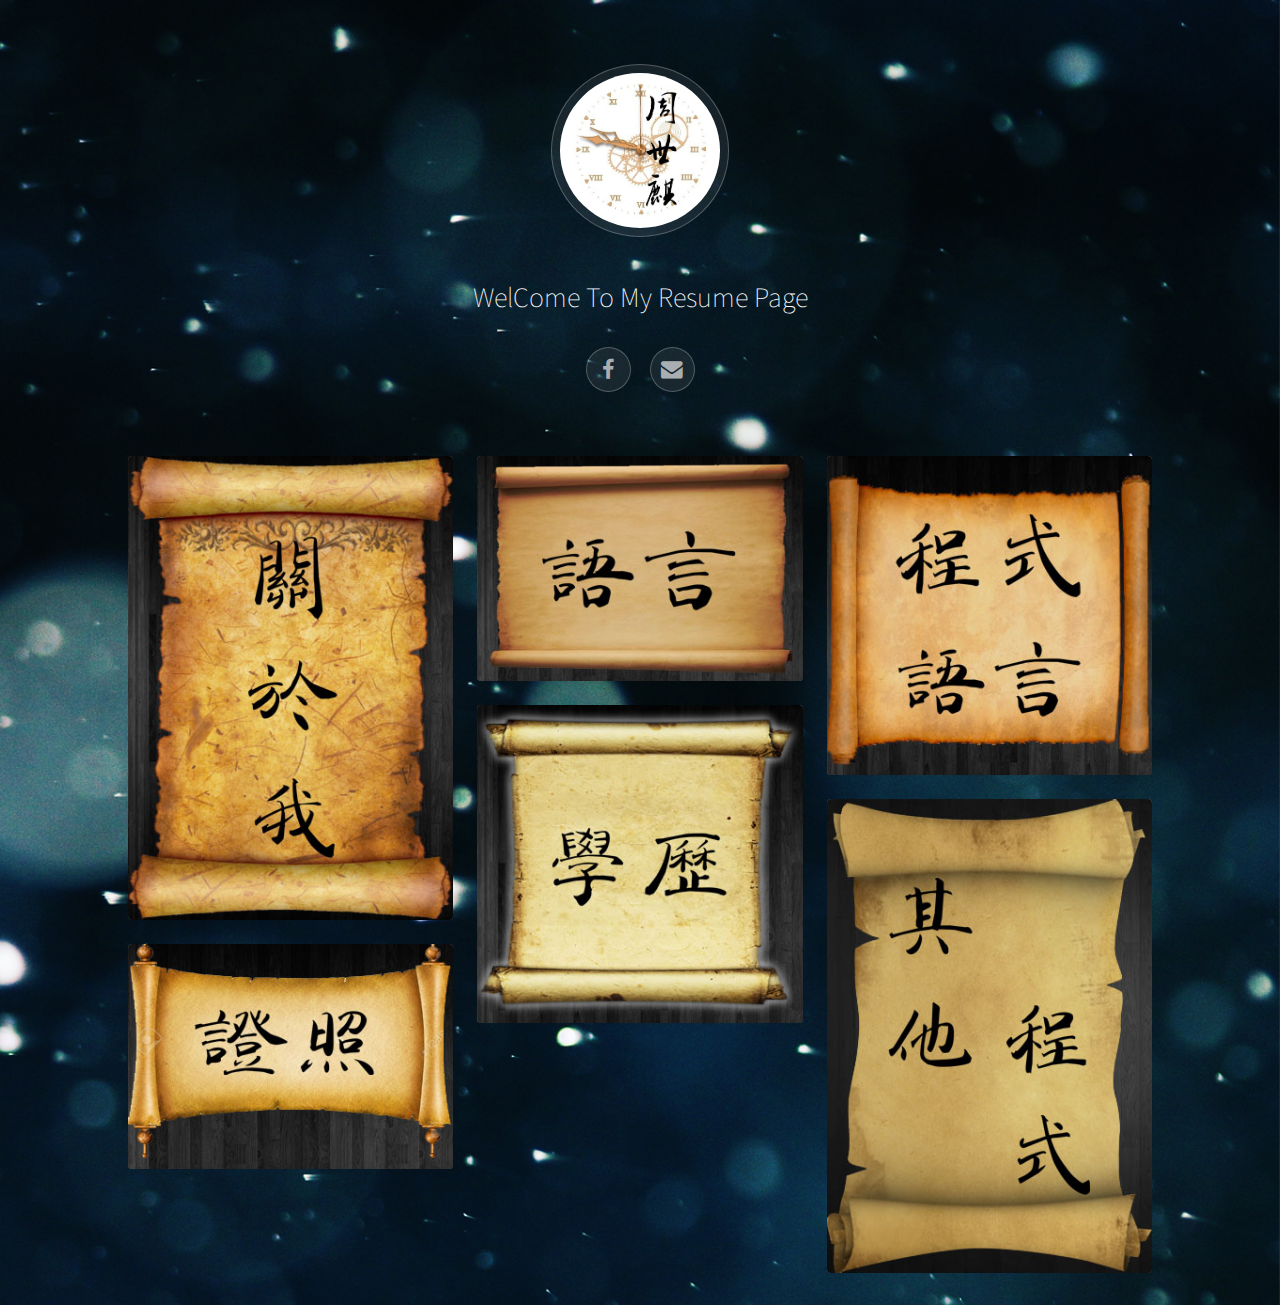
==== commit dbe2e9ce: "完成" ====
--- a/web/index.html
+++ b/web/index.html
@@ -32,37 +32,31 @@
 						<!-- Thumbnails -->
 							<section class="thumbnails">
 								<div>
-									<a href="images/fulls/01.jpg">
+									<a href="images/fulls/06.jpg">
 										<img src="images/thumbs/01.jpg" alt="" />
-										<h3>Lorem ipsum dolor sit amet</h3>
+										
 									</a>
-									<a href="images/fulls/02.jpg">
+									<a href="images/fulls/05.jpg">
 										<img src="images/thumbs/02.jpg" alt="" />
-										<h3>Lorem ipsum dolor sit amet</h3>
+										
 									</a>
 								</div>
 								<div>
 									<a href="images/fulls/03.jpg">
 										<img src="images/thumbs/03.jpg" alt="" />
-										<h3>Lorem ipsum dolor sit amet</h3>
+										
 									</a>
-									<a href="images/fulls/04.jpg">
+									<a href="images/fulls/01.jpg">
 										<img src="images/thumbs/04.jpg" alt="" />
-										<h3>Lorem ipsum dolor sit amet</h3>
-									</a>
-									<a href="images/fulls/05.jpg">
-										<img src="images/thumbs/05.jpg" alt="" />
-										<h3>Lorem ipsum dolor sit amet</h3>
+										
 									</a>
 								</div>
 								<div>
-									<a href="images/fulls/06.jpg">
-										<img src="images/thumbs/06.jpg" alt="" />
-										<h3>Lorem ipsum dolor sit amet</h3>
+									<a href="images/fulls/04.jpg">
+										<img src="images/thumbs/06.jpg" alt="" />	
 									</a>
-									<a href="images/fulls/07.jpg">
+									<a href="images/fulls/02.jpg">
 										<img src="images/thumbs/07.jpg" alt="" />
-										<h3>Lorem ipsum dolor sit amet</h3>
 									</a>
 								</div>
 							</section>
